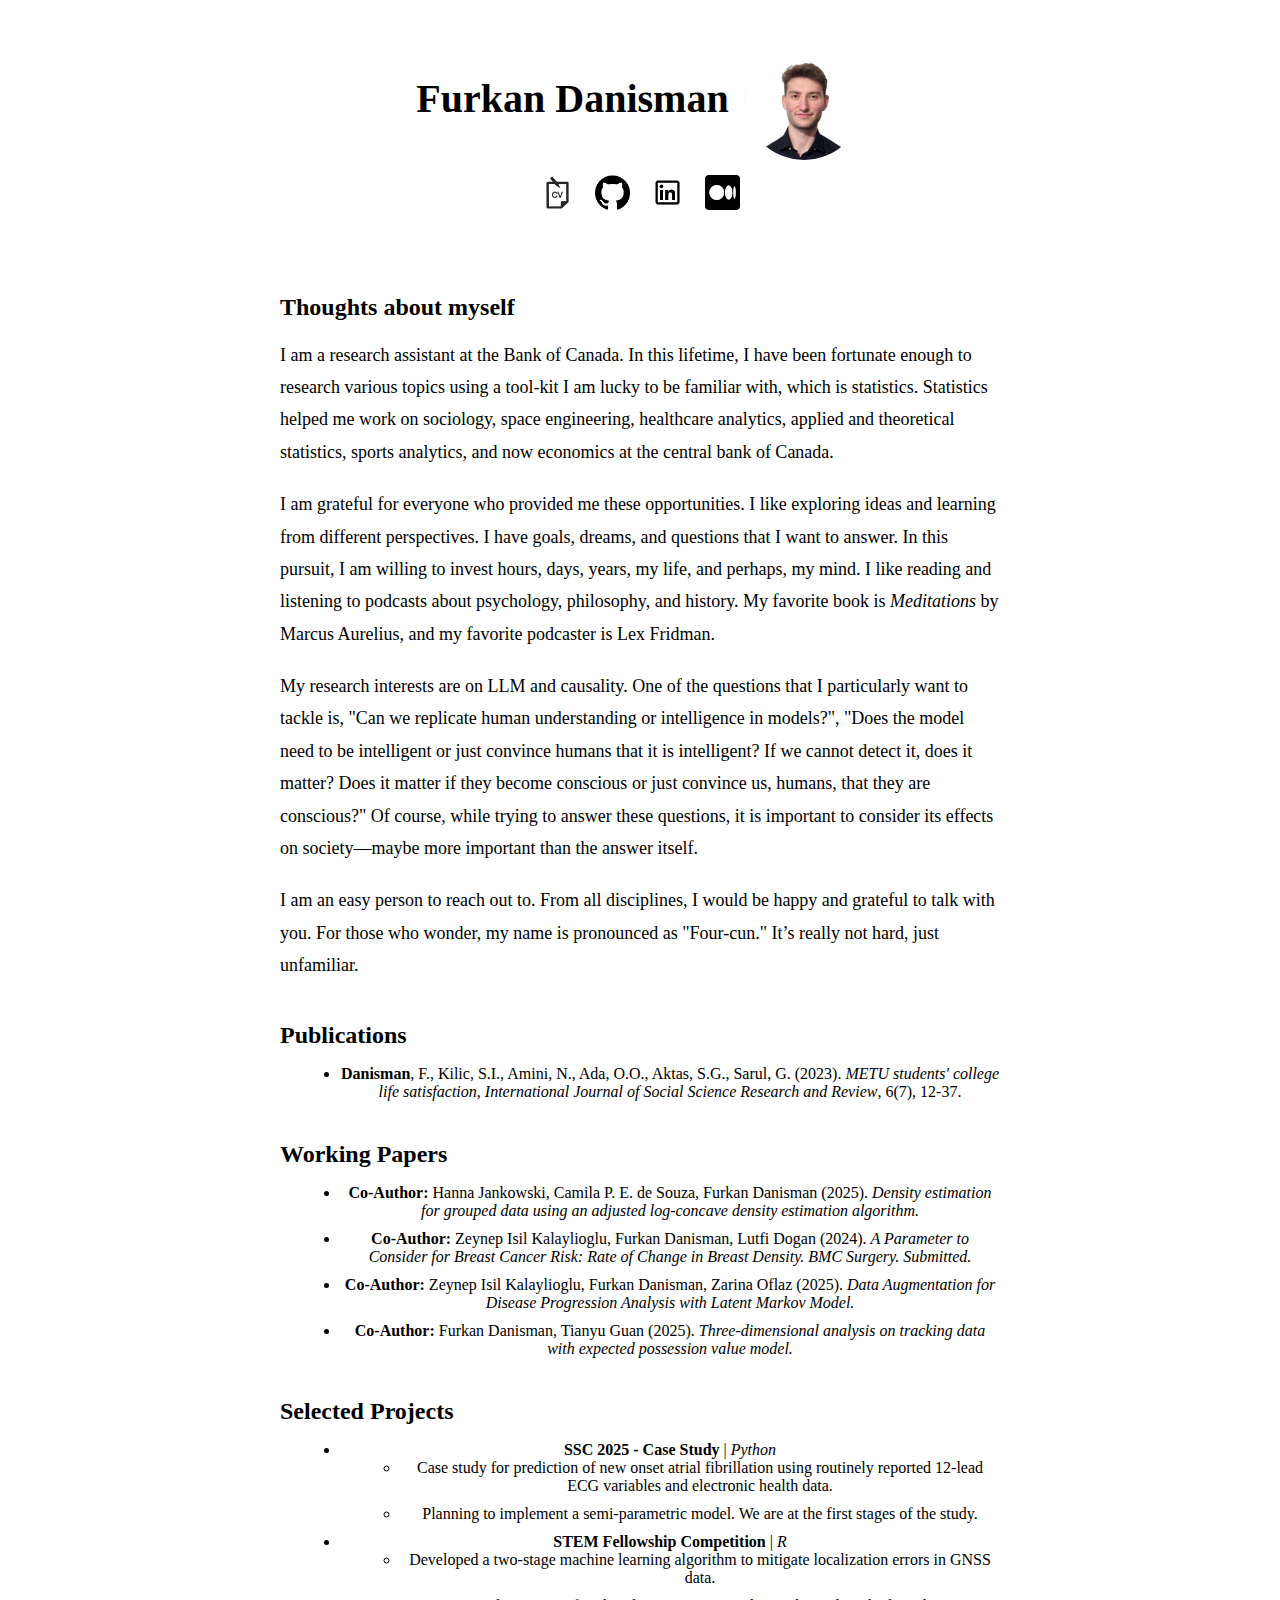
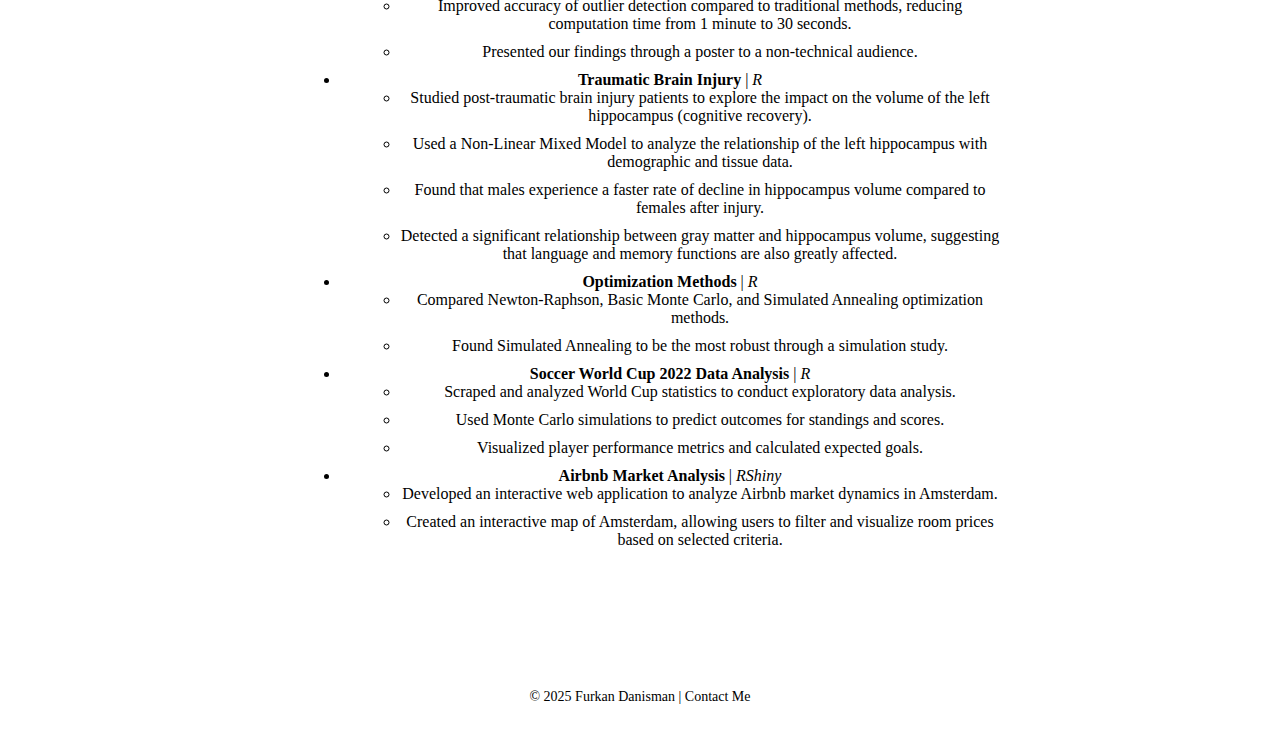
==== Documents/fantasy_identical.html @ 6c5b4007 "Update fantasy_identical.html" ====
<!DOCTYPE html>
<html lang="en">
<head>
    <meta charset="UTF-8">
    <meta name="viewport" content="width=device-width, initial-scale=1.0">
    <title>Furkan Danisman | Fantasy</title>
    <link rel="stylesheet" href="styles.css">
</head>
<body>

    <div class="container">
        <!-- Name and Profile Photo Side by Side -->
        <div class="header-content">
            <h1>Furkan Danisman</h1>
            <img src="PP.jpeg" alt="Furkan Danisman" class="profile-image">
        </div>

        <!-- Social Icons Centered Below Name and Image -->
        <div class="social-links">
            <a href="cv.pdf"><img src="CV_Icon.png" alt="CV"></a>
            <a href="https://github.com/FurkanDanisman"><img src="Github_Icon.png" alt="GitHub"></a>
            <a href="https://linkedin.com/in/furkandanisman"><img src="LinkedIn_Icon.png" alt="LinkedIn"></a>
            <a href="https://medium.com/@furkandanisman"><img src="Medium_Icon.png" alt="Medium"></a>
        </div>

        <!-- Centered Content Section -->
        <div class="content-wrapper">
            <div class="text-content">
                <h3>Thoughts about myself</h3>
                
                <p> 
                    I am a research assistant at the Bank of Canada. In this lifetime, I have been fortunate enough to research various topics using a tool-kit I am lucky to be familiar with, which is statistics.
                    Statistics helped me work on sociology, space engineering, healthcare analytics, applied and theoretical statistics, sports analytics, and now economics at the central bank of Canada.
                </p>

                <p>
                    I am grateful for everyone who provided me these opportunities. I like exploring ideas and learning from different perspectives. I have goals, dreams, and questions that I want to answer.
                    In this pursuit, I am willing to invest hours, days, years, my life, and perhaps, my mind. I like reading and listening to podcasts about psychology, philosophy, and history. My favorite 
                    book is <em>Meditations</em> by Marcus Aurelius, and my favorite podcaster is Lex Fridman.
                </p>
                
                <p>
                    My research interests are on LLM and causality. One of the questions that I particularly want to tackle is, "Can we replicate human understanding or intelligence in models?", "Does 
                    the model need to be intelligent or just convince humans that it is intelligent? If we cannot detect it, does it matter? Does it matter if they become conscious or just convince us, humans, 
                    that they are conscious?" Of course, while trying to answer these questions, it is important to consider its effects on society—maybe more important than the answer itself.
                </p>

                <p>
                    I am an easy person to reach out to. From all disciplines, I would be happy and grateful to talk with you. For those who wonder, my name is pronounced as "Four-cun." It’s really not hard, just unfamiliar.
                </p>

                <p> 
                
                
                </p>
                <h3>Publications</h3> 
                    <ul>
                        <li>
                            <b>Danisman</b>, F., Kilic, S.I., Amini, N., Ada, O.O., Aktas, S.G., Sarul, G. (2023).
                            <em>METU students' college life satisfaction</em>, 
                            <em>International Journal of Social Science Research and Review</em>, 6(7), 12-37.
                        </li>
                    </ul>

                <p> 
                
                
                </p>
                
                <h3>Working Papers</h3>
                    <ul>
                        <li>
                            <b>Co-Author:</b> Hanna Jankowski, Camila P. E. de Souza, Furkan Danisman (2025).  
                            <em>Density estimation for grouped data using an adjusted log-concave density estimation algorithm.</em>
                        </li>
                        <li>
                            <b>Co-Author:</b> Zeynep Isil Kalaylioglu, Furkan Danisman, Lutfi Dogan (2024).  
                            <em>A Parameter to Consider for Breast Cancer Risk: Rate of Change in Breast Density.</em> 
                            <em>BMC Surgery.</em> <em>Submitted.</em>
                        </li>
                        <li>
                            <b>Co-Author:</b> Zeynep Isil Kalaylioglu, Furkan Danisman, Zarina Oflaz (2025).  
                            <em>Data Augmentation for Disease Progression Analysis with Latent Markov Model.</em>
                        </li>
                        <li>
                            <b>Co-Author:</b> Furkan Danisman, Tianyu Guan (2025).  
                            <em>Three-dimensional analysis on tracking data with expected possession value model.</em>
                        </li>
                    </ul>

                <p> 
                
                
                </p>
                
                <h3>Selected Projects</h3>
                    <ul>
                        <li>
                            <b>SSC 2025 - Case Study</b> | <em>Python</em>
                            <ul>
                                <li>Case study for prediction of new onset atrial fibrillation using routinely reported 12-lead ECG variables and electronic health data.</li>
                                <li>Planning to implement a semi-parametric model. We are at the first stages of the study.</li>
                            </ul>
                        </li>
                
                        <li>
                            <b>STEM Fellowship Competition </b> | <em>R</em>
                            <ul>
                                <li>Developed a two-stage machine learning algorithm to mitigate localization errors in GNSS data.</li>
                                <li>Improved accuracy of outlier detection compared to traditional methods, reducing computation time from 1 minute to 30 seconds.</li>
                                <li>Presented our findings through a poster to a non-technical audience.</li>
                            </ul>
                        </li>
                        
                        <li>
                            <b>Traumatic Brain Injury</b> | <em>R</em>
                            <ul>
                                <li>Studied post-traumatic brain injury patients to explore the impact on the volume of the left hippocampus (cognitive recovery).</li>
                                <li>Used a Non-Linear Mixed Model to analyze the relationship of the left hippocampus with demographic and tissue data.</li>
                                <li>Found that males experience a faster rate of decline in hippocampus volume compared to females after injury.</li>
                                <li>Detected a significant relationship between gray matter and hippocampus volume, suggesting that language and memory functions are also greatly affected.</li>
                            </ul>
                        </li>
                
                        <li>
                            <b>Optimization Methods</b> | <em>R</em>
                            <ul>
                                <li>Compared Newton-Raphson, Basic Monte Carlo, and Simulated Annealing optimization methods.</li>
                                <li>Found Simulated Annealing to be the most robust through a simulation study.</li>
                            </ul>
                        </li>
                
                        <li>
                            <b>Soccer World Cup 2022 Data Analysis</b> | <em>R</em>
                            <ul>
                                <li>Scraped and analyzed World Cup statistics to conduct exploratory data analysis.</li>
                                <li>Used Monte Carlo simulations to predict outcomes for standings and scores.</li>
                                <li>Visualized player performance metrics and calculated expected goals.</li>
                            </ul>
                        </li>
                
                        <li>
                            <b>Airbnb Market Analysis</b> | <em>RShiny</em>
                            <ul>
                                <li>Developed an interactive web application to analyze Airbnb market dynamics in Amsterdam.</li>
                                <li>Created an interactive map of Amsterdam, allowing users to filter and visualize room prices based on selected criteria.</li>
                            </ul>
                        </li>
                    </ul>
            </div>
        </div>
    </div>

    
    <footer>
        <p>© 2025 Furkan Danisman | <a href="mailto:furkandanisman@gmail.com">Contact Me</a></p>
    </footer>

</body>
</html>
---- Documents/styles.css ----
/* Reset default margins and paddings */
* {
    margin: 2;
    padding: 2;
    box-sizing: border-box;
}

body {
    font-family: 'Times New Roman', sans-serif;
    background-color: white;
    color: black;
    display: flex;
    flex-direction: column;
    align-items: center;
    text-align: center;
}
/* Name and Profile Image Side by Side */
.header-content {
    display: flex;
    align-items: center;
    justify-content: center;
    margin-top: 30px;
}

.header-content h1 {
    font-size: 40px;
    margin-right: 15px;
}

/* Profile Image Next to Name */
.profile-image {
    width: 120px;
    height: auto;
    border-radius: 50%;
}

/* Social Media Icons Below Name */
.social-links {
    margin-top: 15px;
    display: flex;
    justify-content: center;
    gap: 20px;
}

.social-links img {
    width: 35px;
    height: 35px;
    transition: transform 0.2s;
}

.social-links img:hover {
    transform: scale(1.1);
}

/* Content Wrapper Centered */
.content-wrapper {
    display: flex;
    flex-direction: column;
    align-items: center;
    width: 90%;
    max-width: 800px;
    margin: 40px auto;
}

/* Spacing for paragraphs */
.text-content p {
    text-align: left;
    font-size: 18px;
    line-height: 1.8; /* Increase line height for better readability */
    margin-bottom: 20px; /* Add space below each paragraph */
}

/* Spacing for H3 Headings */
h3 {
    font-size: 24px;
    margin-top: 40px; /* Add space before the heading */
    margin-bottom: 15px; /* Add space after the heading */
    text-align: left;
    width: 100%;
}

/* Centered Section (Publications, Working Papers) */
.centered-content {
    width: 90%;
    max-width: 800px;
    margin: 40px auto;
    text-align: left;
}

/* List Items with Indent */
ol, ul {
    margin-left: 20px; /* Indent lists */
}

li {
    margin-bottom: 10px; /* Add space between list items */
}

/* Footer Centered */
footer {
    text-align: center;
    padding: 20px;
    font-size: 14px;
    margin-top: 50px;
}

footer a {
    color: black;
    text-decoration: none;
}

footer a:hover {
    text-decoration: underline;
}
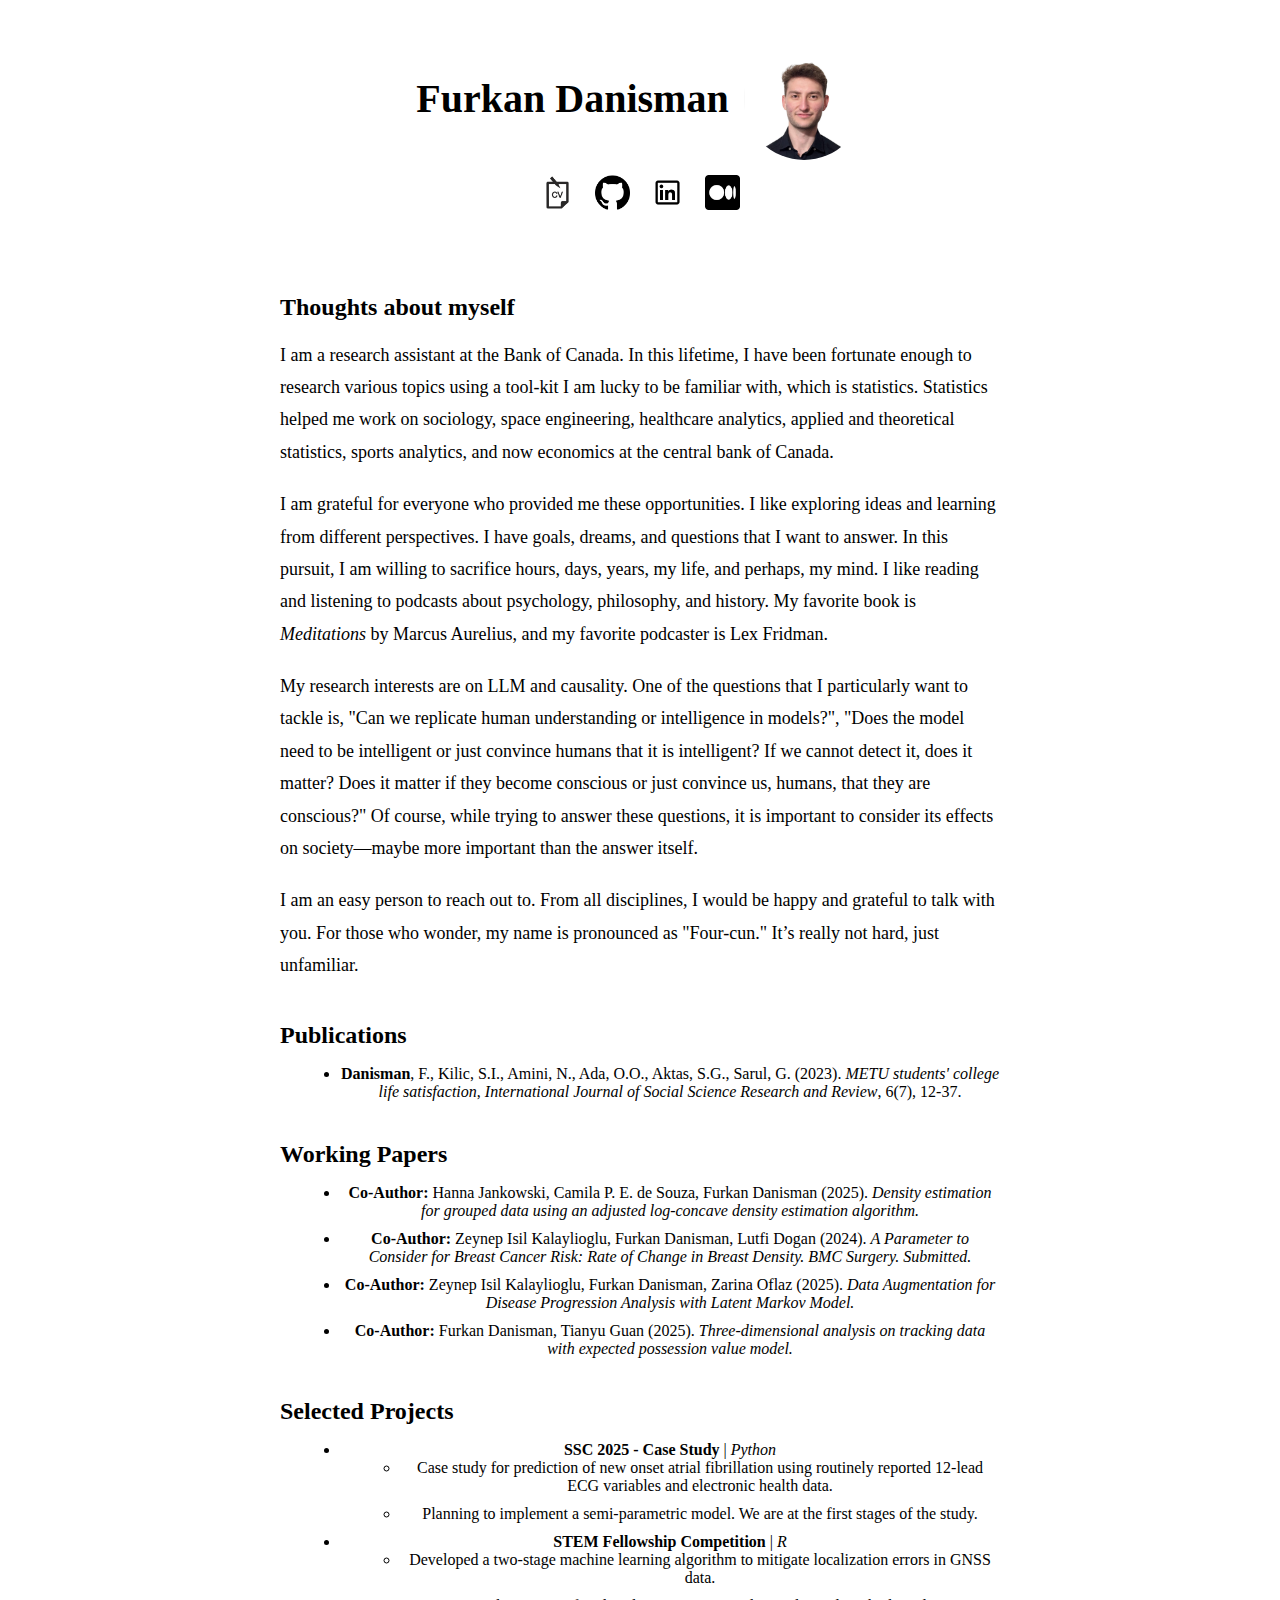
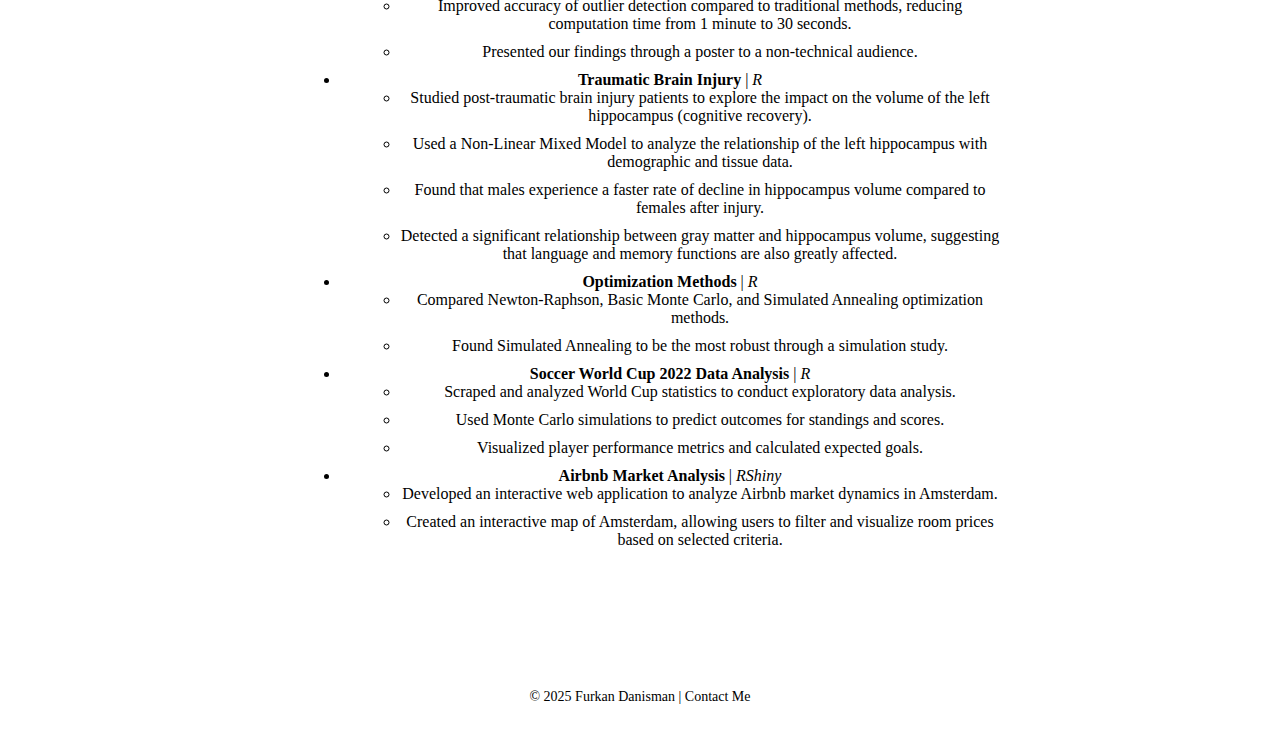
==== commit 06dea65b: "Update fantasy_identical.html" ====
--- a/Documents/fantasy_identical.html
+++ b/Documents/fantasy_identical.html
@@ -35,7 +35,7 @@
 
                 <p>
                     I am grateful for everyone who provided me these opportunities. I like exploring ideas and learning from different perspectives. I have goals, dreams, and questions that I want to answer.
-                    In this pursuit, I am willing to invest hours, days, years, my life, and perhaps, my mind. I like reading and listening to podcasts about psychology, philosophy, and history. My favorite 
+                    In this pursuit, I am willing to sacrifice hours, days, years, my life, and perhaps, my mind. I like reading and listening to podcasts about psychology, philosophy, and history. My favorite 
                     book is <em>Meditations</em> by Marcus Aurelius, and my favorite podcaster is Lex Fridman.
                 </p>
                 
@@ -62,11 +62,6 @@
                         </li>
                     </ul>
 
-                <p> 
-                
-                
-                </p>
-                
                 <h3>Working Papers</h3>
                     <ul>
                         <li>
@@ -87,11 +82,6 @@
                             <em>Three-dimensional analysis on tracking data with expected possession value model.</em>
                         </li>
                     </ul>
-
-                <p> 
-                
-                
-                </p>
                 
                 <h3>Selected Projects</h3>
                     <ul>
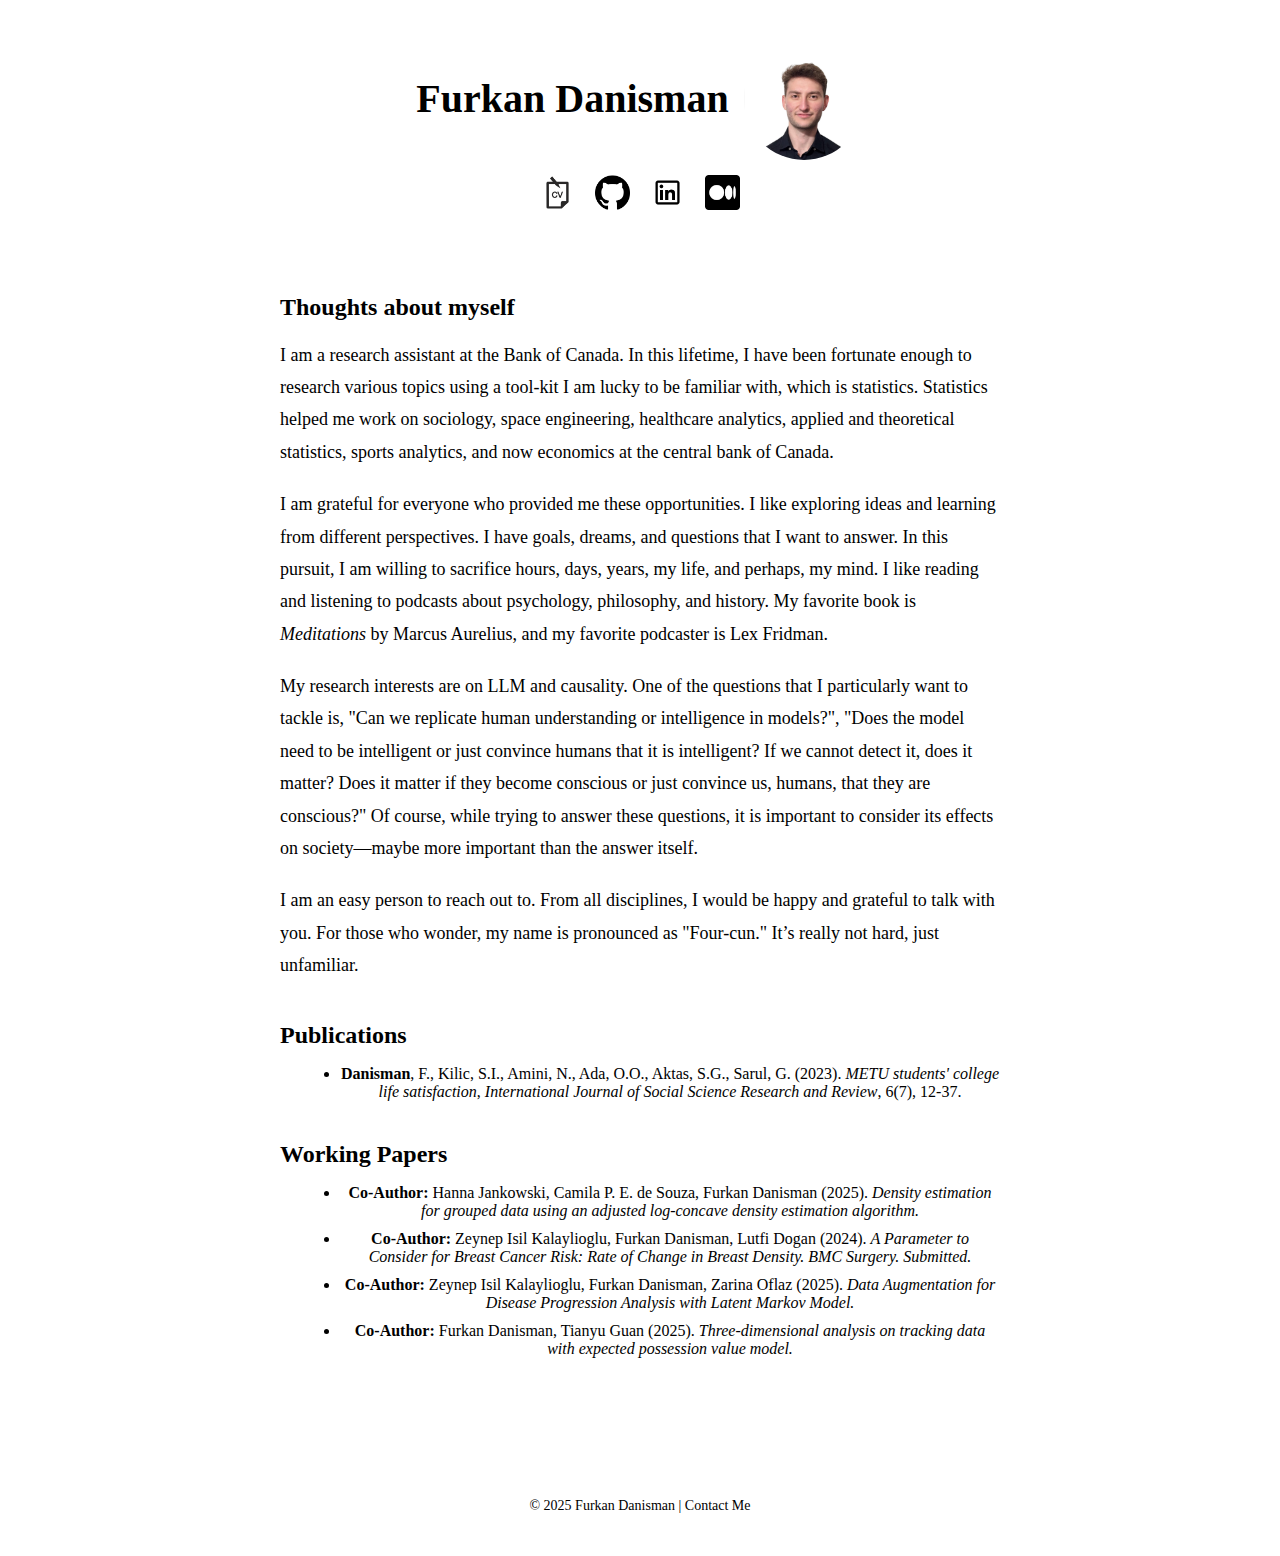
==== commit 88fb7dfc: "Update fantasy_identical.html" ====
--- a/Documents/fantasy_identical.html
+++ b/Documents/fantasy_identical.html
@@ -83,60 +83,6 @@
                         </li>
                     </ul>
                 
-                <h3>Selected Projects</h3>
-                    <ul>
-                        <li>
-                            <b>SSC 2025 - Case Study</b> | <em>Python</em>
-                            <ul>
-                                <li>Case study for prediction of new onset atrial fibrillation using routinely reported 12-lead ECG variables and electronic health data.</li>
-                                <li>Planning to implement a semi-parametric model. We are at the first stages of the study.</li>
-                            </ul>
-                        </li>
-                
-                        <li>
-                            <b>STEM Fellowship Competition </b> | <em>R</em>
-                            <ul>
-                                <li>Developed a two-stage machine learning algorithm to mitigate localization errors in GNSS data.</li>
-                                <li>Improved accuracy of outlier detection compared to traditional methods, reducing computation time from 1 minute to 30 seconds.</li>
-                                <li>Presented our findings through a poster to a non-technical audience.</li>
-                            </ul>
-                        </li>
-                        
-                        <li>
-                            <b>Traumatic Brain Injury</b> | <em>R</em>
-                            <ul>
-                                <li>Studied post-traumatic brain injury patients to explore the impact on the volume of the left hippocampus (cognitive recovery).</li>
-                                <li>Used a Non-Linear Mixed Model to analyze the relationship of the left hippocampus with demographic and tissue data.</li>
-                                <li>Found that males experience a faster rate of decline in hippocampus volume compared to females after injury.</li>
-                                <li>Detected a significant relationship between gray matter and hippocampus volume, suggesting that language and memory functions are also greatly affected.</li>
-                            </ul>
-                        </li>
-                
-                        <li>
-                            <b>Optimization Methods</b> | <em>R</em>
-                            <ul>
-                                <li>Compared Newton-Raphson, Basic Monte Carlo, and Simulated Annealing optimization methods.</li>
-                                <li>Found Simulated Annealing to be the most robust through a simulation study.</li>
-                            </ul>
-                        </li>
-                
-                        <li>
-                            <b>Soccer World Cup 2022 Data Analysis</b> | <em>R</em>
-                            <ul>
-                                <li>Scraped and analyzed World Cup statistics to conduct exploratory data analysis.</li>
-                                <li>Used Monte Carlo simulations to predict outcomes for standings and scores.</li>
-                                <li>Visualized player performance metrics and calculated expected goals.</li>
-                            </ul>
-                        </li>
-                
-                        <li>
-                            <b>Airbnb Market Analysis</b> | <em>RShiny</em>
-                            <ul>
-                                <li>Developed an interactive web application to analyze Airbnb market dynamics in Amsterdam.</li>
-                                <li>Created an interactive map of Amsterdam, allowing users to filter and visualize room prices based on selected criteria.</li>
-                            </ul>
-                        </li>
-                    </ul>
             </div>
         </div>
     </div>
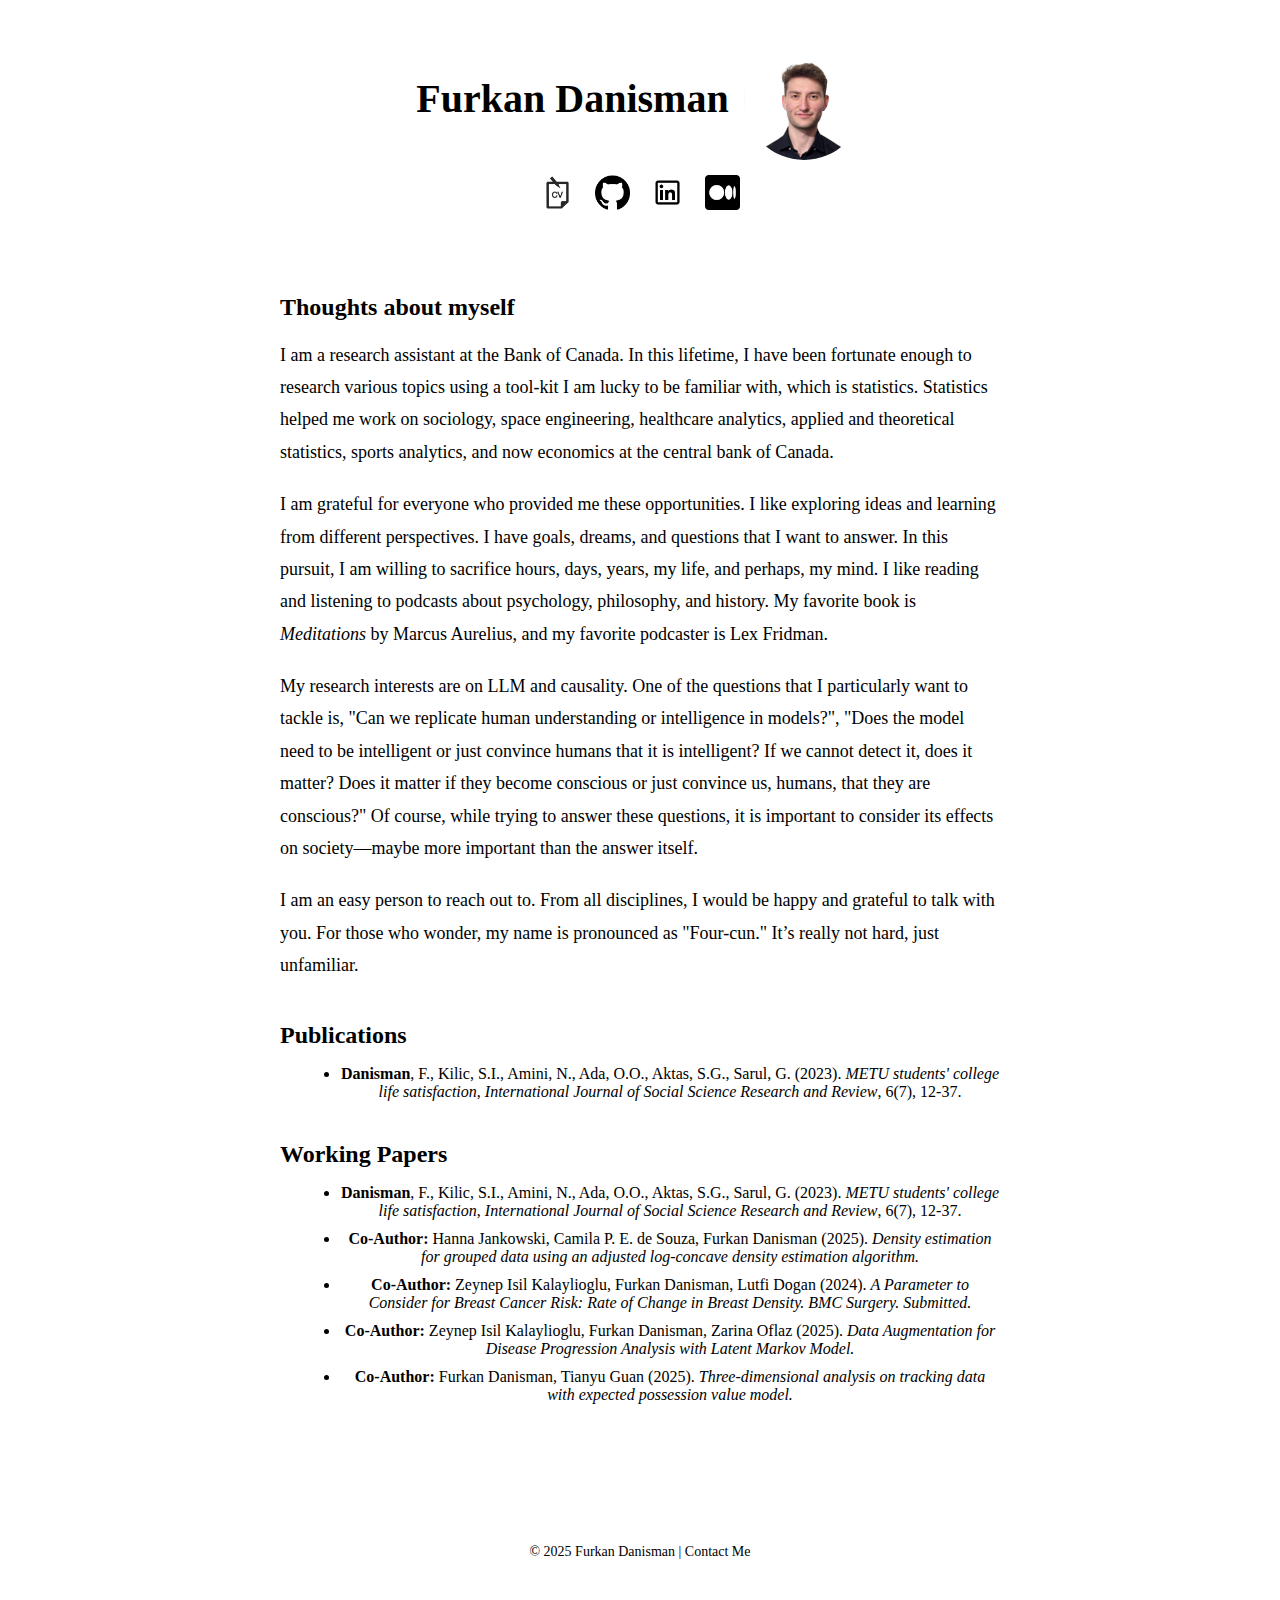
==== commit 025f9b63: "Update fantasy_identical.html" ====
--- a/Documents/fantasy_identical.html
+++ b/Documents/fantasy_identical.html
@@ -65,6 +65,11 @@
                 <h3>Working Papers</h3>
                     <ul>
                         <li>
+                            <b>Danisman</b>, F., Kilic, S.I., Amini, N., Ada, O.O., Aktas, S.G., Sarul, G. (2023).
+                            <em>METU students' college life satisfaction</em>, 
+                            <em>International Journal of Social Science Research and Review</em>, 6(7), 12-37.
+                        </li>
+                        <li>
                             <b>Co-Author:</b> Hanna Jankowski, Camila P. E. de Souza, Furkan Danisman (2025).  
                             <em>Density estimation for grouped data using an adjusted log-concave density estimation algorithm.</em>
                         </li>
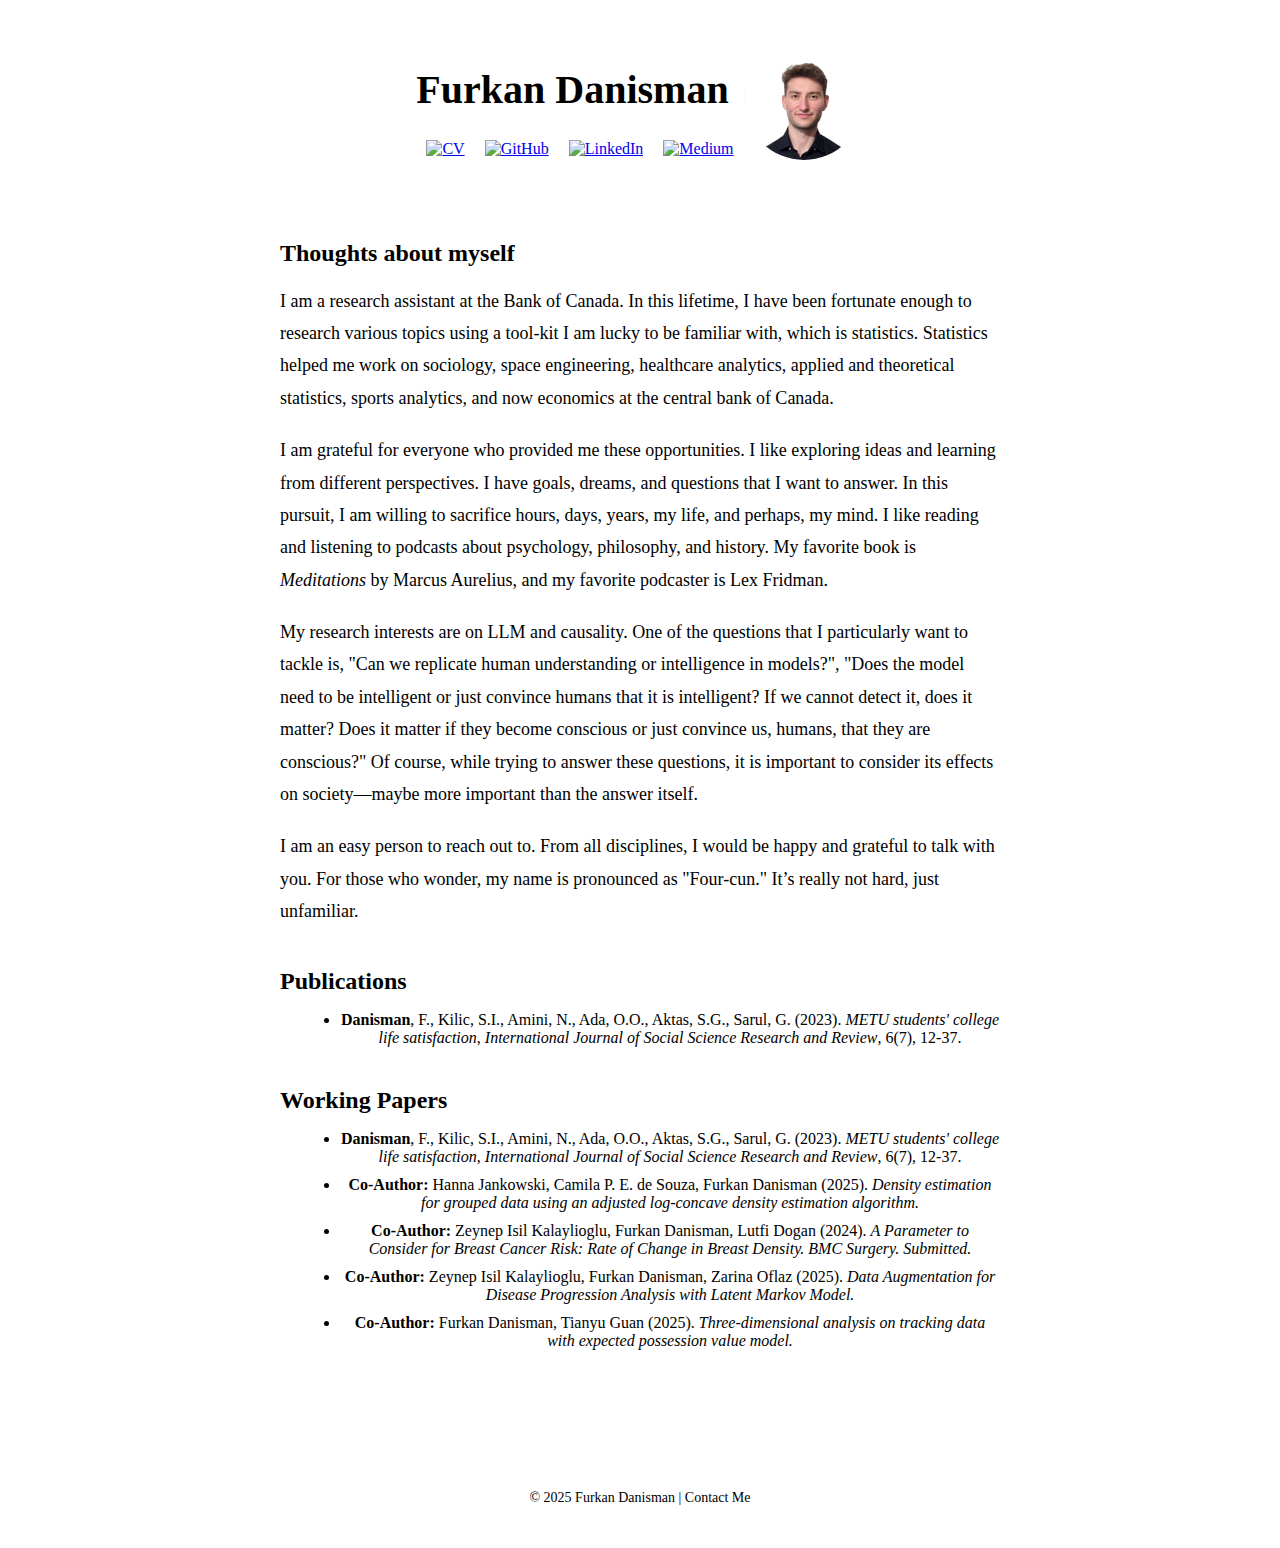
==== commit 6a2c3262: "Update fantasy_identical.html" ====
--- a/Documents/fantasy_identical.html
+++ b/Documents/fantasy_identical.html
@@ -11,16 +11,16 @@
     <div class="container">
         <!-- Name and Profile Photo Side by Side -->
         <div class="header-content">
-            <h1>Furkan Danisman</h1>
+            <div class="text-section">
+                <h1>Furkan Danisman</h1>
+                <div class="social-links">
+                    <a href="cv.pdf"><img src="cv-icon.png" alt="CV"></a>
+                    <a href="https://github.com/FurkanDanisman"><img src="github-icon.png" alt="GitHub"></a>
+                    <a href="https://linkedin.com/in/furkandanisman"><img src="linkedin-icon.png" alt="LinkedIn"></a>
+                    <a href="https://medium.com/@furkandanisman"><img src="medium-icon.png" alt="Medium"></a>
+                </div>
+            </div>
             <img src="PP.jpeg" alt="Furkan Danisman" class="profile-image">
-        </div>
-
-        <!-- Social Icons Centered Below Name and Image -->
-        <div class="social-links">
-            <a href="cv.pdf"><img src="CV_Icon.png" alt="CV"></a>
-            <a href="https://github.com/FurkanDanisman"><img src="Github_Icon.png" alt="GitHub"></a>
-            <a href="https://linkedin.com/in/furkandanisman"><img src="LinkedIn_Icon.png" alt="LinkedIn"></a>
-            <a href="https://medium.com/@furkandanisman"><img src="Medium_Icon.png" alt="Medium"></a>
         </div>
 
         <!-- Centered Content Section -->
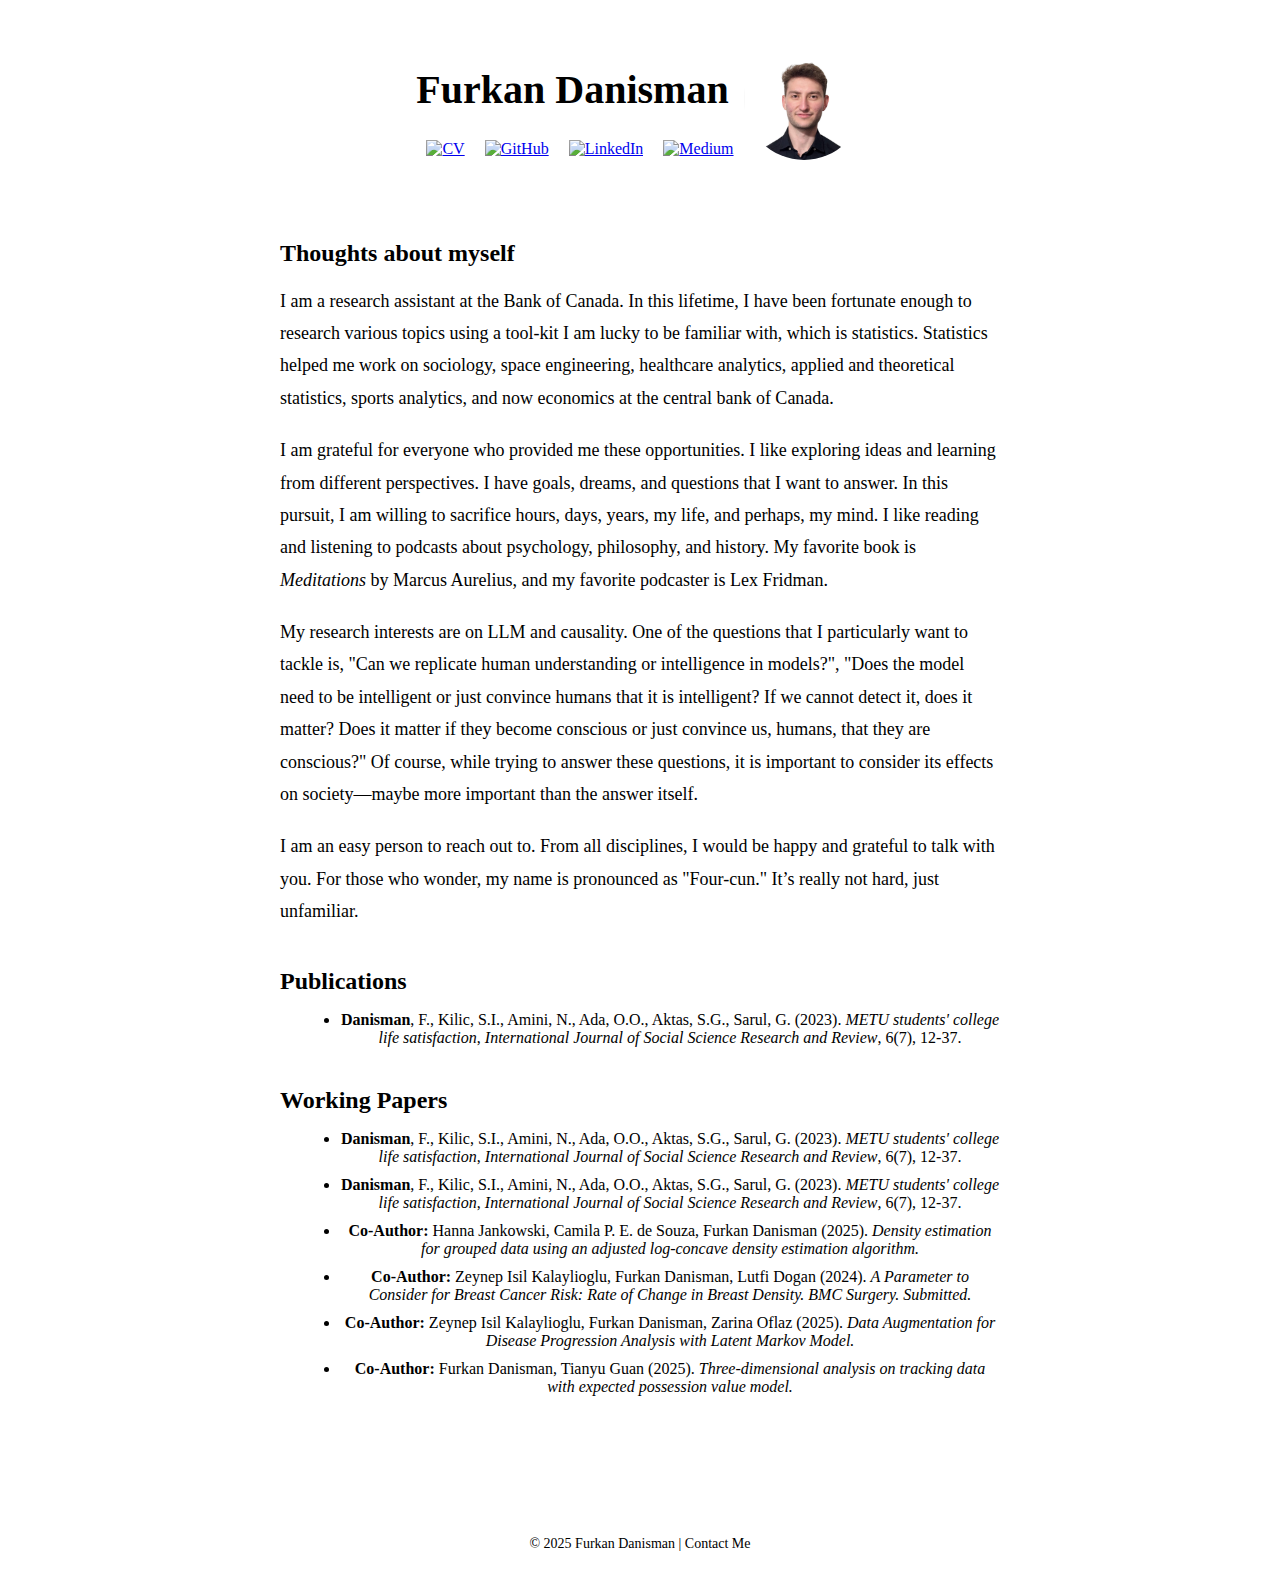
==== commit e30c68d3: "Update fantasy_identical.html" ====
--- a/Documents/fantasy_identical.html
+++ b/Documents/fantasy_identical.html
@@ -70,6 +70,11 @@
                             <em>International Journal of Social Science Research and Review</em>, 6(7), 12-37.
                         </li>
                         <li>
+                            <b>Danisman</b>, F., Kilic, S.I., Amini, N., Ada, O.O., Aktas, S.G., Sarul, G. (2023).
+                            <em>METU students' college life satisfaction</em>, 
+                            <em>International Journal of Social Science Research and Review</em>, 6(7), 12-37.
+                        </li>
+                        <li>
                             <b>Co-Author:</b> Hanna Jankowski, Camila P. E. de Souza, Furkan Danisman (2025).  
                             <em>Density estimation for grouped data using an adjusted log-concave density estimation algorithm.</em>
                         </li>
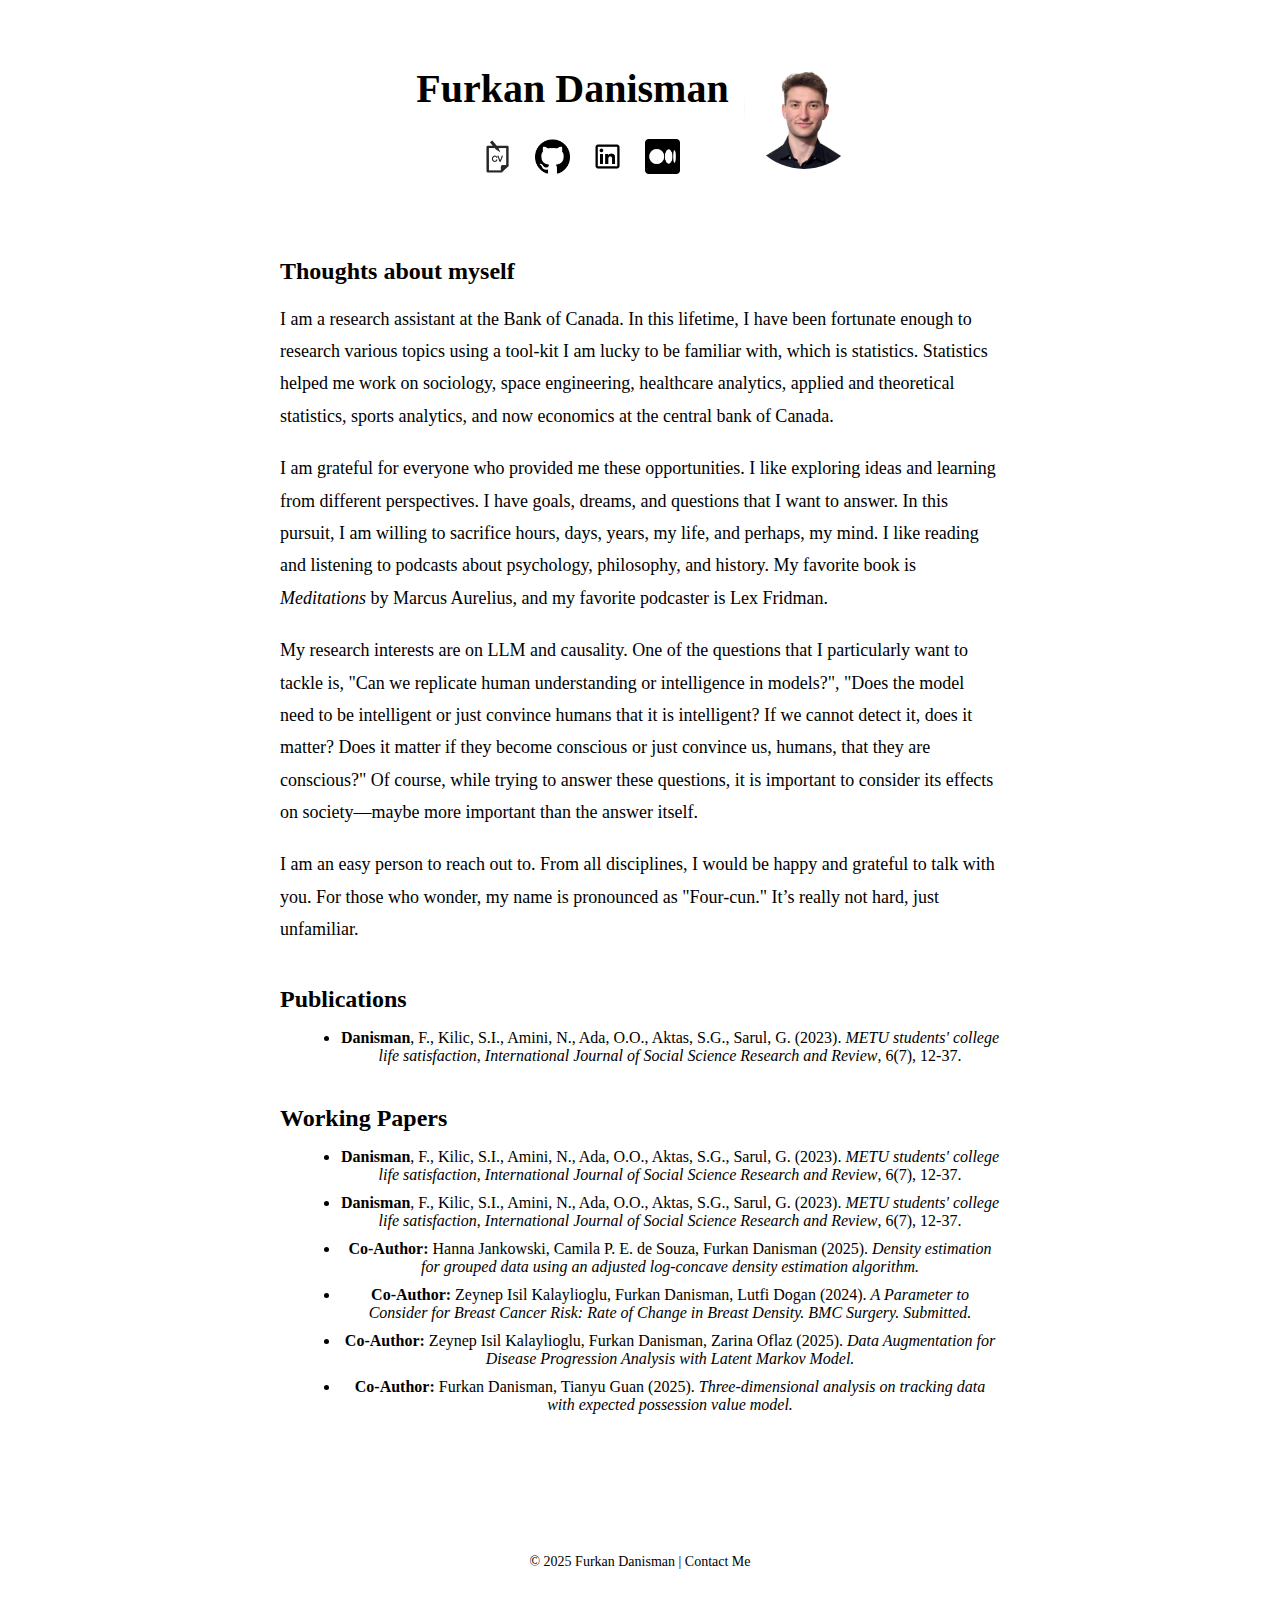
==== commit bdb335ea: "Update fantasy_identical.html" ====
--- a/Documents/fantasy_identical.html
+++ b/Documents/fantasy_identical.html
@@ -14,10 +14,10 @@
             <div class="text-section">
                 <h1>Furkan Danisman</h1>
                 <div class="social-links">
-                    <a href="cv.pdf"><img src="cv-icon.png" alt="CV"></a>
-                    <a href="https://github.com/FurkanDanisman"><img src="github-icon.png" alt="GitHub"></a>
-                    <a href="https://linkedin.com/in/furkandanisman"><img src="linkedin-icon.png" alt="LinkedIn"></a>
-                    <a href="https://medium.com/@furkandanisman"><img src="medium-icon.png" alt="Medium"></a>
+                    <a href="cv.pdf"><img src="CV_Icon.png" alt="CV"></a>
+                    <a href="https://github.com/FurkanDanisman"><img src="Github_Icon.png" alt="GitHub"></a>
+                    <a href="https://linkedin.com/in/furkandanisman"><img src="LinkedIn_Icon.png" alt="LinkedIn"></a>
+                    <a href="https://medium.com/@furkandanisman"><img src="Medium_Icon.png" alt="Medium"></a>
                 </div>
             </div>
             <img src="PP.jpeg" alt="Furkan Danisman" class="profile-image">
